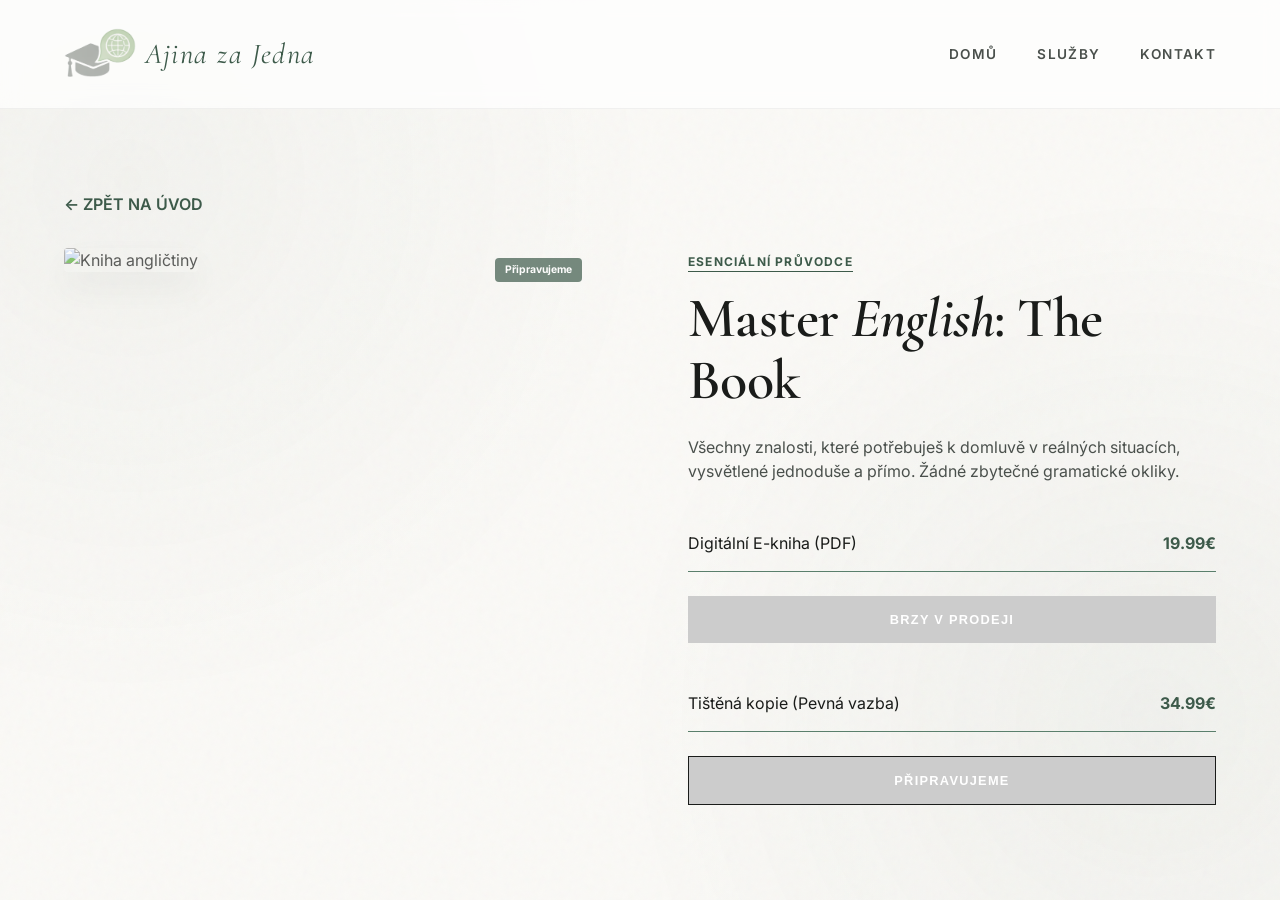
==== book.html @ f006e4c1 "Add files via upload" ====
<!DOCTYPE html>
<html lang="cs">
<head>
  <meta charset="UTF-8">
  <meta name="viewport" content="width=device-width, initial-scale=1.0">
  <title>The Book | Ájina za Jedna</title>
  <link rel="stylesheet" href="style.css">
</head>
<body>

  <header>
    <div class="container nav-container">
      <a href="index.html" class="logo">
        <img src="LogoClean.png" alt="Ájina za Jedna">
        <span class="logo-text">Ajina za Jedna</span>
      </a>
      
      <button class="mobile-toggle" id="mobile-toggle" aria-label="Otevřít menu">
        <span></span>
        <span></span>
        <span></span>
      </button>

      <nav class="nav-links" id="nav-links">
        <a href="index.html">Domů</a>
        <a href="index.html#products">Služby</a>
        <a href="contact.html">Kontakt</a>
      </nav>
    </div>
  </header>

  <main class="container page-hero" style="padding-bottom: 5rem;">
    <a href="index.html" style="color: var(--accent-green); text-decoration: none; font-weight: 600; display: inline-block; margin-bottom: 2rem;">&larr; ZPĚT NA ÚVOD</a>
    
    <div class="contact-grid">
      <div class="hero-image-wrap coming-soon-wrapper">
        <span class="coming-soon-label">Připravujeme</span>
        <img src="https://images.unsplash.com/photo-1544947950-fa07a98d237f?ixlib=rb-4.0.3&auto=format&fit=crop&w=800&q=80" alt="Kniha angličtiny" class="hero-image">
      </div>
      
      <div class="hero-text">
        <span class="label-new">Esenciální průvodce</span>
        <h1>Master <i>English</i>: The Book</h1>
        <p>Všechny znalosti, které potřebuješ k domluvě v reálných situacích, vysvětlené jednoduše a přímo. Žádné zbytečné gramatické okliky.</p>
        
        <div style="margin-top: 3rem;">
          <div style="display: flex; justify-content: space-between; align-items: center; border-bottom: 1px solid var(--accent-light); padding-bottom: 1rem; margin-bottom: 1.5rem;">
            <span>Digitální E-kniha (PDF)</span>
            <span style="font-weight: 700; color: var(--accent-green);">19.99€</span>
          </div>
          <button class="btn btn-disabled" style="width: 100%;">BRZY V PRODEJI</button>
          
          <div style="display: flex; justify-content: space-between; align-items: center; border-bottom: 1px solid var(--accent-light); padding-bottom: 1rem; margin-bottom: 1.5rem; margin-top: 3rem;">
            <span>Tištěná kopie (Pevná vazba)</span>
            <span style="font-weight: 700; color: var(--accent-green);">34.99€</span>
          </div>
          <button class="btn btn-disabled btn-secondary" style="width: 100%;">PŘIPRAVUJEME</button>
        </div>
      </div>
    </div>
  </main>

  <script>
    const mobileToggle = document.getElementById('mobile-toggle');
    const navLinks = document.getElementById('nav-links');

    mobileToggle.addEventListener('click', () => {
      navLinks.classList.toggle('active');
    });

    document.querySelectorAll('.nav-links a').forEach(link => {
      link.addEventListener('click', () => {
        navLinks.classList.remove('active');
      });
    });
  </script>

</body>
</html>
---- style.css ----
@import url('https://fonts.googleapis.com/css2?family=Cormorant+Garamond:ital,wght@0,400;0,600;0,700;1,400&family=Inter:wght@300;400;600;700&display=swap');

:root {
  --bg-cream: #faf9f6;
  --bg-accent: #f2f4ef;
  --text-main: #1a1c1a;
  --text-muted: #4a504c;
  --accent-green: #3D5A4A; /* More intense, deeper green */
  --accent-dark: #1E2320;
  --accent-light: #5A7F6C; /* Stronger accent light */
  --white: #ffffff;
  --shadow-sm: 0 2px 4px rgba(0,0,0,0.05);
  --shadow-md: 0 10px 25px -5px rgba(0,0,0,0.1), 0 8px 10px -6px rgba(0,0,0,0.1);
  --shadow-lg: 0 20px 40px -10px rgba(0,0,0,0.15);
  --transition: all 0.4s cubic-bezier(0.16, 1, 0.3, 1);
  --glass: rgba(255, 255, 255, 0.7);
}

* {
  margin: 0;
  padding: 0;
  box-sizing: border-box;
}

html {
  scroll-behavior: smooth;
}

body {
  font-family: 'Inter', sans-serif;
  background-color: var(--bg-cream);
  color: var(--text-main);
  line-height: 1.5;
  overflow-x: hidden;
  position: relative;
}

/* Background Volume & Texture */
body::before {
  content: "";
  position: fixed;
  top: 0;
  left: 0;
  width: 100%;
  height: 100%;
  background: 
    radial-gradient(circle at 10% 20%, rgba(90, 115, 101, 0.08) 0%, transparent 40%),
    radial-gradient(circle at 90% 80%, rgba(90, 115, 101, 0.1) 0%, transparent 40%),
    url('https://www.transparenttextures.com/patterns/natural-paper.png'); /* Texture layer */
  z-index: -1;
  pointer-events: none;
  opacity: 0.6;
}

body::after {
  content: "";
  position: fixed;
  top: 0;
  left: 0;
  width: 100%;
  height: 100%;
  background-image: url("data:image/svg+xml,%3Csvg viewBox='0 0 200 200' xmlns='http://www.w3.org/2000/svg'%3E%3Cfilter id='noiseFilter'%3E%3CfeTurbulence type='fractalNoise' baseFrequency='0.65' numOctaves='3' stitchTiles='stitch'/%3E%3C/filter%3E%3Crect width='100%25' height='100%25' filter='url(%23noiseFilter)'/%3E%3C/svg%3E");
  opacity: 0.03;
  z-index: -1;
  pointer-events: none;
}

/* Typography */
h1, h2, h3, .serif {
  font-family: 'Cormorant Garamond', serif;
  font-weight: 600;
  line-height: 1.1;
  letter-spacing: -0.01em;
}

h1 { font-size: 3.5rem; margin-bottom: 1.5rem; }
h2 { font-size: 2.75rem; text-align: center; margin-bottom: 2rem; }
h3 { font-size: 1.75rem; color: var(--accent-dark); }

p { font-size: 1rem; color: var(--text-muted); margin-bottom: 1.5rem; }

/* Layout Groups */
.container {
  max-width: 1400px;
  margin: 0 auto;
  padding: 0 4rem;
}

@media (max-width: 768px) {
  .container {
    padding: 0 1.5rem;
  }
}

header {
  position: fixed;
  top: 0;
  left: 0;
  width: 100%;
  padding: 1.5rem 0;
  z-index: 1000;
  background: var(--glass);
  backdrop-filter: blur(10px);
  border-bottom: 1px solid rgba(0,0,0,0.05);
  transition: var(--transition);
}

.nav-container {
  display: flex;
  justify-content: space-between;
  align-items: center;
}

.logo {
  display: flex;
  align-items: center;
  text-decoration: none;
}

.logo img {
  height: 60px; /* Increased from 40px */
  width: auto;
  transition: var(--transition);
}

.logo-text {
  font-family: 'Cormorant Garamond', serif;
  font-size: 1.8rem; /* Increased from 1.4rem */
  font-weight: 600;
  color: var(--text-main);
  margin-left: 1rem;
  letter-spacing: 0.05em;
  text-transform: none;
}

.logo:hover img {
  opacity: 0.8;
}

.logo:hover .logo-text {
  color: var(--accent-green);
}

.logo span {
  font-style: italic;
  font-weight: 400;
  color: var(--accent-green);
  margin-left: 0.3em;
}

.nav-links {
  display: flex;
  align-items: center;
}

.nav-links a {
  text-decoration: none;
  font-size: 0.85rem;
  font-weight: 600;
  color: var(--text-muted);
  margin-left: 2.5rem;
  text-transform: uppercase;
  letter-spacing: 0.1em;
  transition: var(--transition);
  position: relative;
}

.nav-links a::after {
  content: '';
  position: absolute;
  bottom: -5px;
  left: 0;
  width: 0;
  height: 1px;
  background-color: var(--accent-green);
  transition: var(--transition);
}

.nav-links a:hover { color: var(--text-main); }
.nav-links a:hover::after { width: 100%; }

/* Mobile Menu Toggle */
.mobile-toggle {
  display: none;
  flex-direction: column;
  gap: 6px;
  cursor: pointer;
  z-index: 1001;
  background: none;
  border: none;
  padding: 10px;
}

.mobile-toggle span {
  display: block;
  width: 25px;
  height: 2px;
  background-color: var(--text-main);
  transition: var(--transition);
}

@media (max-width: 992px) {
  .mobile-toggle { display: flex; }
  
  .nav-links {
    position: fixed;
    top: 0;
    right: -100%;
    width: 80%;
    height: 100vh;
    background: var(--white);
    flex-direction: column;
    justify-content: center;
    align-items: center;
    gap: 2rem;
    transition: var(--transition);
    box-shadow: -10px 0 30px rgba(0,0,0,0.05);
    z-index: 1000;
  }

  .nav-links.active {
    right: 0;
  }

  .nav-links a {
    margin-left: 0;
    font-size: 1.2rem;
  }
}

/* Main Landing Section (Compact) */
.viewport-hero {
  min-height: 100vh;
  display: flex;
  flex-direction: column;
  justify-content: center;
  padding-top: 80px; /* Header height */
  position: relative;
}

.hero-main {
  display: grid;
  grid-template-columns: 1fr; /* Stacked but overlapping via positioning */
  position: relative;
  height: calc(100vh - 120px);
  padding: 2rem 0;
}

.hero-content-wrapper {
  position: relative;
  z-index: 10;
  display: grid;
  grid-template-columns: minmax(300px, 350px) 1fr minmax(350px, 400px);
  align-items: center;
  gap: 2rem;
  height: 100%;
}

@media (max-width: 1200px) {
  .hero-content-wrapper {
    grid-template-columns: 1fr 1.2fr;
    gap: 3rem;
  }
  .side-products { order: 3; grid-column: span 2; display: grid; grid-template-columns: repeat(3, 1fr); gap: 1rem; }
}

@media (max-width: 992px) {
  .hero-main {
    height: auto;
    padding: 4rem 0;
  }
  .hero-content-wrapper {
    grid-template-columns: 1fr;
    text-align: center;
    gap: 4rem;
  }
  .side-products { 
    grid-column: span 1; 
    grid-template-columns: 1fr;
    order: 3;
  }
  .hero-text { order: 2; }
  .hero-image-container { order: 1; }
  .hero-text p { margin-left: auto; margin-right: auto; }
}

.hero-text {
  animation: fadeInUp 0.8s ease-out;
  text-align: left;
}

.hero-image-container {
  display: flex;
  justify-content: center;
  align-items: center;
  height: 100%;
}

.hero-image {
  width: 100%;
  max-width: 400px;
  height: auto;
  aspect-ratio: 4/5;
  object-fit: cover;
  border-radius: 4px;
  box-shadow: 0 15px 35px rgba(0,0,0,0.08); /* Replaced mask-halo with subtle shadow */
  transition: var(--transition);
}

.hero-image:hover {
  transform: translateY(-5px) scale(1.02);
  box-shadow: 0 20px 45px rgba(0,0,0,0.12);
}

.hero-image-decor {
  position: absolute;
  top: -20px;
  right: -20px;
  width: 100px;
  height: 100px;
  border: 1px solid var(--accent-light);
  z-index: -1;
}

/* Fixed Height Scroll indicators or labels as in template */
.label-new {
  display: inline-block;
  font-size: 0.75rem;
  font-weight: 700;
  text-transform: uppercase;
  letter-spacing: 0.1em;
  color: var(--accent-green);
  border-bottom: 1px solid var(--accent-green);
  margin-bottom: 1rem;
}

/* Scaled-up Service Modules */
.side-products {
  display: flex;
  flex-direction: column;
  gap: 2rem; /* More breathing room */
}

.mini-card {
  background: var(--white);
  padding: 2rem; /* Increased padding */
  border-radius: 4px;
  border: 1px solid rgba(0,0,0,0.05);
  transition: var(--transition);
  text-decoration: none;
  display: flex;
  flex-direction: column;
  justify-content: center;
  gap: 0.5rem;
  box-shadow: var(--shadow-sm);
  width: 100%; /* Fill the column */
}

.mini-card:hover {
  transform: translateX(10px);
  border-color: var(--accent-light);
  box-shadow: var(--shadow-md);
}

.mini-card h4 {
  font-family: 'Cormorant Garamond', serif;
  font-size: 1.4rem; /* Larger titles */
  font-weight: 600;
  color: var(--accent-dark);
  text-transform: none;
  letter-spacing: normal;
  margin-bottom: 0.2rem;
}

.mini-card p {
  font-size: 0.85rem;
  color: var(--text-muted);
  margin-bottom: 1rem;
  line-height: 1.4;
}

.mini-card .arrow {
  font-size: 1.2rem;
  color: var(--accent-green);
  transition: var(--transition);
  align-self: flex-end;
}

.mini-card:hover .arrow { transform: translateX(5px); }

/* Buttons */
.btn {
  display: inline-block;
  background-color: var(--accent-dark);
  color: var(--white);
  padding: 1rem 2rem;
  text-transform: uppercase;
  font-size: 0.8rem;
  font-weight: 700;
  letter-spacing: 0.1em;
  text-decoration: none;
  transition: var(--transition);
  border: none;
  cursor: pointer;
}

.btn:hover {
  background-color: var(--accent-green);
  transform: translateY(-2px);
  box-shadow: var(--shadow-md);
}

.btn-secondary {
  background-color: transparent;
  color: var(--text-main);
  border: 1px solid var(--text-main);
}

.btn-secondary:hover {
  background-color: var(--text-main);
  color: var(--white);
}

.btn-disabled {
  background-color: #ccc;
  color: #fff;
  cursor: not-allowed;
  pointer-events: none;
}

.badge-status {
  display: inline-block;
  font-size: 0.7rem;
  padding: 0.2rem 0.6rem;
  border-radius: 20px;
  background: var(--accent-light);
  color: var(--white);
  font-weight: 700;
  text-transform: uppercase;
  margin-left: 0.5rem;
  vertical-align: middle;
}

.coming-soon-wrapper {
  position: relative;
  opacity: 0.7;
}

.coming-soon-label {
  position: absolute;
  top: 10px;
  right: 10px;
  background: var(--accent-green);
  color: white;
  padding: 4px 10px;
  font-size: 0.65rem;
  font-weight: 700;
  border-radius: 4px;
  z-index: 5;
}

/* Contact Section */
.contact-section {
  padding: 8rem 0;
  background-color: var(--bg-accent);
}

.contact-grid {
  display: grid;
  grid-template-columns: 1fr 1fr;
  gap: 6rem;
}

.contact-form {
  display: flex;
  flex-direction: column;
  gap: 1.5rem;
}

.form-group input, .form-group textarea {
  width: 100%;
  padding: 1rem;
  border: none;
  border-bottom: 1px solid var(--accent-light);
  background: transparent;
  font-family: inherit;
  font-size: 1rem;
  transition: var(--transition);
}

.form-group input:focus, .form-group textarea:focus {
  outline: none;
  border-bottom-color: var(--accent-dark);
  background: rgba(255,255,255,0.3);
}

/* Animations */
@keyframes fadeInUp {
  from { opacity: 0; transform: translateY(30px); }
  to { opacity: 1; transform: translateY(0); }
}

@keyframes fadeIn {
  from { opacity: 0; }
  to { opacity: 1; }
}

/* Sub-page adjustments */
.page-hero {
  padding-top: 15vw;
}

/* Responsive Adjustments & Refinements */
@media (max-width: 992px) {
  h1 { font-size: 2.8rem; line-height: 1; }
  h2 { font-size: 2.2rem; }
  
  .viewport-hero {
    height: auto;
    min-height: 100vh;
  }

  .contact-grid {
    grid-template-columns: 1fr;
    gap: 3rem;
  }

  .page-hero {
    padding-top: 8rem;
  }
  
  header {
    padding: 1rem 0;
  }

  .logo img {
    height: 50px;
  }

  .logo-text {
    font-size: 1.4rem;
  }
}

@media (max-width: 480px) {
  h1 { font-size: 2.2rem; }
  .btn { width: 100%; text-align: center; }
  .mini-card { padding: 1.5rem; }
}
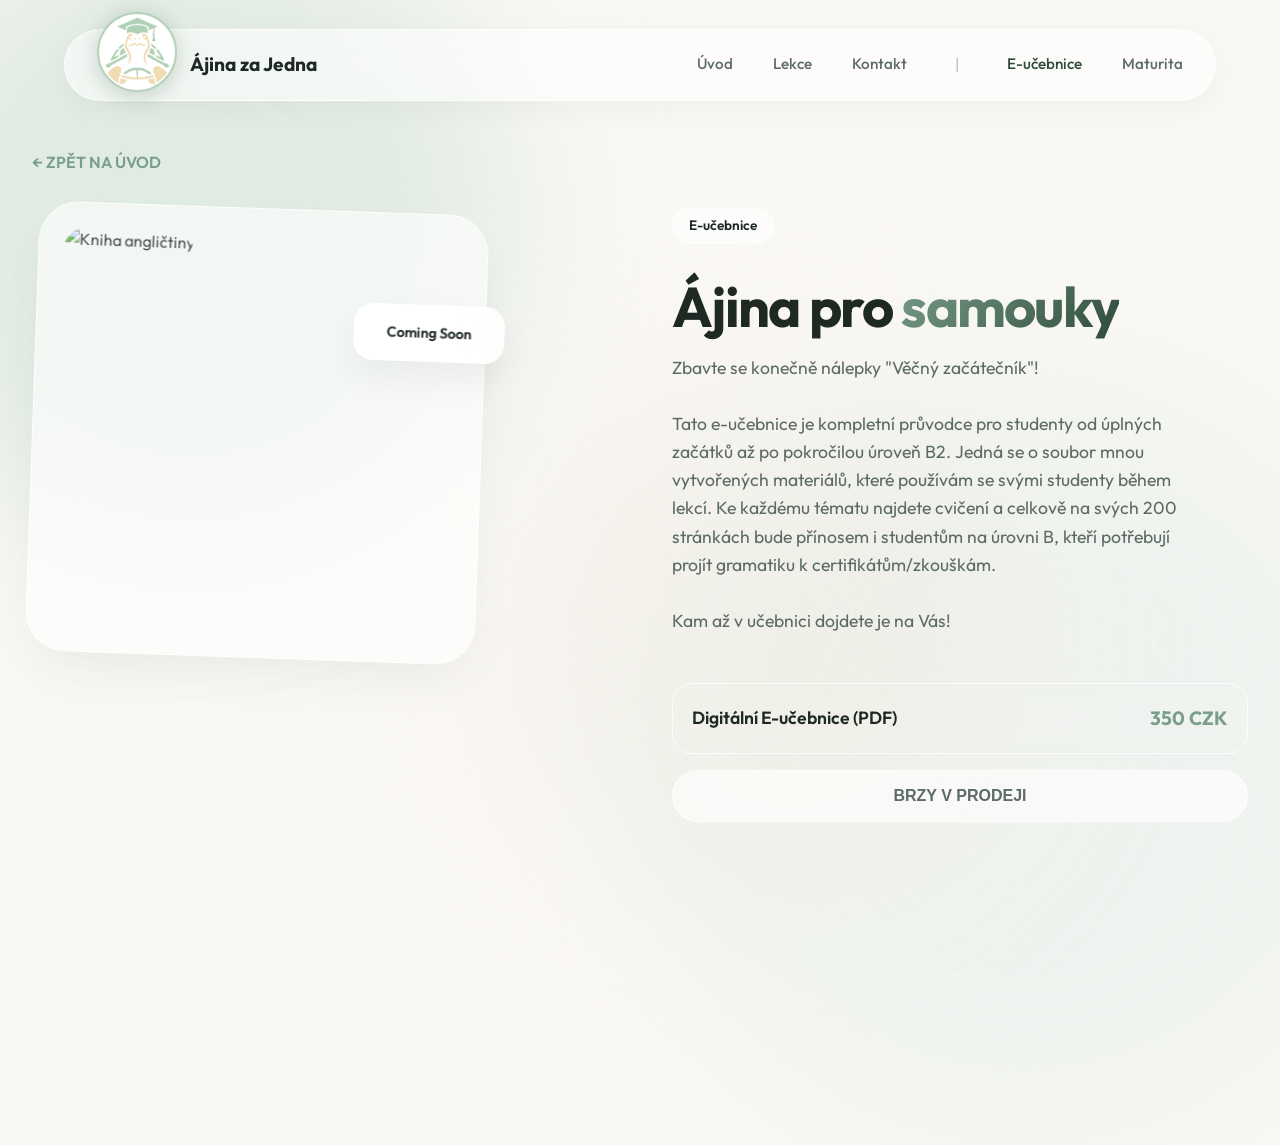
==== commit 4107049c: "V0.9 Almost done" ====
--- a/book.html
+++ b/book.html
@@ -8,53 +8,56 @@
 </head>
 <body>
 
-  <header>
-    <div class="container nav-container">
+  <div class="blob blob-1"></div>
+  <div class="blob blob-2"></div>
+  <div class="blob blob-3"></div>
+
+  <header class="glass-header">
+    <div class="container nav-wrapper">
       <a href="index.html" class="logo">
-        <img src="LogoClean.png" alt="Ájina za Jedna">
-        <span class="logo-text">Ajina za Jedna</span>
+        <img src="LogoV2.png" alt="Ájina za Jedna">
+        <span>Ájina za Jedna</span>
       </a>
-      
-      <button class="mobile-toggle" id="mobile-toggle" aria-label="Otevřít menu">
-        <span></span>
-        <span></span>
-        <span></span>
-      </button>
-
-      <nav class="nav-links" id="nav-links">
-        <a href="index.html">Domů</a>
-        <a href="index.html#products">Služby</a>
+      <button class="mobile-toggle" id="mobile-toggle" aria-label="Otevřít menu"><span></span><span></span><span></span></button>
+      <nav class="nav-menu" id="nav-links">
+        <a href="index.html">Úvod</a>
+        <a href="classes.html">Lekce</a>
         <a href="contact.html">Kontakt</a>
+        <span style="opacity: 0.3; margin: 0 0.5rem; user-select: none;">|</span>
+        <a href="book.html" style="color: var(--accent-blue);">E-učebnice</a>
+        <a href="exams.html">Maturita</a>
       </nav>
     </div>
   </header>
 
-  <main class="container page-hero" style="padding-bottom: 5rem;">
-    <a href="index.html" style="color: var(--accent-green); text-decoration: none; font-weight: 600; display: inline-block; margin-bottom: 2rem;">&larr; ZPĚT NA ÚVOD</a>
+  <main class="container page-hero">
+    <a href="index.html" class="back-link">&larr; ZPĚT NA ÚVOD</a>
     
     <div class="contact-grid">
-      <div class="hero-image-wrap coming-soon-wrapper">
-        <span class="coming-soon-label">Připravujeme</span>
-        <img src="https://images.unsplash.com/photo-1544947950-fa07a98d237f?ixlib=rb-4.0.3&auto=format&fit=crop&w=800&q=80" alt="Kniha angličtiny" class="hero-image">
+      <div class="hero-image-wrap" style="position: relative;">
+        <div class="glass-pane main-pane">
+          <img src="https://images.unsplash.com/photo-1544947950-fa07a98d237f?ixlib=rb-4.0.3&auto=format&fit=crop&w=800&q=80" alt="Kniha angličtiny" class="main-image" style="aspect-ratio: auto; min-height: 400px; opacity: 0.8;">
+          <div class="glass-float anim-scale" style="top: 20%; right: -20px; padding: 1rem 2rem;">
+            Coming Soon
+          </div>
+        </div>
       </div>
       
-      <div class="hero-text">
-        <span class="label-new">Esenciální průvodce</span>
-        <h1>Master <i>English</i>: The Book</h1>
-        <p>Všechny znalosti, které potřebuješ k domluvě v reálných situacích, vysvětlené jednoduše a přímo. Žádné zbytečné gramatické okliky.</p>
+      <div class="hero-content" style="text-align: left;">
+        <div class="pill-badge">E-učebnice</div>
+        <h1 style="font-size: 3.5rem; margin-bottom: 1rem;">Ájina pro <span>samouky</span></h1>
+        <p>Zbavte se konečně nálepky "Věčný začátečník"!<br><br>
+           Tato e-učebnice je kompletní průvodce pro studenty od úplných začátků až po pokročilou úroveň B2. Jedná se o soubor mnou vytvořených materiálů, které používám se svými studenty během lekcí. Ke každému tématu najdete cvičení a celkově na svých 200 stránkách bude přínosem i studentům na úrovni B, kteří potřebují projít gramatiku k certifikátům/zkouškám.<br><br>
+           Kam až v učebnici dojdete je na Vás!</p>
         
         <div style="margin-top: 3rem;">
-          <div style="display: flex; justify-content: space-between; align-items: center; border-bottom: 1px solid var(--accent-light); padding-bottom: 1rem; margin-bottom: 1.5rem;">
-            <span>Digitální E-kniha (PDF)</span>
-            <span style="font-weight: 700; color: var(--accent-green);">19.99€</span>
+          <div class="action-card outline" style="justify-content: space-between; margin-bottom: 1rem;">
+            <div class="ac-text">
+              <strong>Digitální E-učebnice (PDF)</strong>
+            </div>
+            <span style="font-weight: 700; font-size: 1.2rem; color: var(--accent-teal);">350 CZK</span>
           </div>
-          <button class="btn btn-disabled" style="width: 100%;">BRZY V PRODEJI</button>
-          
-          <div style="display: flex; justify-content: space-between; align-items: center; border-bottom: 1px solid var(--accent-light); padding-bottom: 1rem; margin-bottom: 1.5rem; margin-top: 3rem;">
-            <span>Tištěná kopie (Pevná vazba)</span>
-            <span style="font-weight: 700; color: var(--accent-green);">34.99€</span>
-          </div>
-          <button class="btn btn-disabled btn-secondary" style="width: 100%;">PŘIPRAVUJEME</button>
+          <button class="btn-solid" style="width: 100%; margin-bottom: 2rem; background: var(--glass-bg); color: var(--text-muted); border: 1px solid var(--glass-border); text-transform: uppercase;">Brzy v prodeji</button>
         </div>
       </div>
     </div>
@@ -63,17 +66,10 @@
   <script>
     const mobileToggle = document.getElementById('mobile-toggle');
     const navLinks = document.getElementById('nav-links');
-
-    mobileToggle.addEventListener('click', () => {
-      navLinks.classList.toggle('active');
-    });
-
-    document.querySelectorAll('.nav-links a').forEach(link => {
-      link.addEventListener('click', () => {
-        navLinks.classList.remove('active');
-      });
-    });
+    if(mobileToggle && navLinks) {
+      mobileToggle.addEventListener('click', () => { navLinks.classList.toggle('active'); });
+      document.querySelectorAll('.nav-links a').forEach(link => { link.addEventListener('click', () => { navLinks.classList.remove('active'); }); });
+    }
   </script>
-
 </body>
 </html>
--- a/style.css
+++ b/style.css
@@ -1,549 +1,242 @@
-@import url('https://fonts.googleapis.com/css2?family=Cormorant+Garamond:ital,wght@0,400;0,600;0,700;1,400&family=Inter:wght@300;400;600;700&display=swap');
+@import url('https://fonts.googleapis.com/css2?family=Outfit:wght@300;400;500;600;700&display=swap');
 
 :root {
-  --bg-cream: #faf9f6;
-  --bg-accent: #f2f4ef;
-  --text-main: #1a1c1a;
-  --text-muted: #4a504c;
-  --accent-green: #3D5A4A; /* More intense, deeper green */
-  --accent-dark: #1E2320;
-  --accent-light: #5A7F6C; /* Stronger accent light */
-  --white: #ffffff;
-  --shadow-sm: 0 2px 4px rgba(0,0,0,0.05);
-  --shadow-md: 0 10px 25px -5px rgba(0,0,0,0.1), 0 8px 10px -6px rgba(0,0,0,0.1);
-  --shadow-lg: 0 20px 40px -10px rgba(0,0,0,0.15);
-  --transition: all 0.4s cubic-bezier(0.16, 1, 0.3, 1);
-  --glass: rgba(255, 255, 255, 0.7);
-}
-
-* {
-  margin: 0;
-  padding: 0;
-  box-sizing: border-box;
-}
-
-html {
-  scroll-behavior: smooth;
-}
+  --bg-base: #FAF8F4;
+  --text-dark: #1F2924;
+  --text-muted: #5D6B65;
+  --accent-blue: #2D4A38;
+  --accent-teal: #7A9E8A;
+  --glass-bg: rgba(255, 255, 255, 0.6);
+  --glass-border: rgba(255, 255, 255, 0.8);
+  --glass-shadow: 0 25px 50px -12px rgba(45, 74, 56, 0.08);
+  --transition: all 0.4s cubic-bezier(0.4, 0, 0.2, 1);
+}
+
+* { box-sizing: border-box; margin: 0; padding: 0; }
 
 body {
-  font-family: 'Inter', sans-serif;
-  background-color: var(--bg-cream);
-  color: var(--text-main);
-  line-height: 1.5;
+  font-family: 'Outfit', sans-serif;
+  background-color: var(--bg-base);
+  color: var(--text-dark);
+  line-height: 1.6;
+  min-height: 100vh;
   overflow-x: hidden;
   position: relative;
 }
 
-/* Background Volume & Texture */
-body::before {
-  content: "";
-  position: fixed;
-  top: 0;
-  left: 0;
-  width: 100%;
-  height: 100%;
-  background: 
-    radial-gradient(circle at 10% 20%, rgba(90, 115, 101, 0.08) 0%, transparent 40%),
-    radial-gradient(circle at 90% 80%, rgba(90, 115, 101, 0.1) 0%, transparent 40%),
-    url('https://www.transparenttextures.com/patterns/natural-paper.png'); /* Texture layer */
+/* MESH BLOB BACKGROUNDS */
+.blob {
+  position: absolute;
+  border-radius: 50%;
+  filter: blur(80px);
   z-index: -1;
-  pointer-events: none;
   opacity: 0.6;
-}
-
-body::after {
-  content: "";
-  position: fixed;
-  top: 0;
-  left: 0;
-  width: 100%;
-  height: 100%;
-  background-image: url("data:image/svg+xml,%3Csvg viewBox='0 0 200 200' xmlns='http://www.w3.org/2000/svg'%3E%3Cfilter id='noiseFilter'%3E%3CfeTurbulence type='fractalNoise' baseFrequency='0.65' numOctaves='3' stitchTiles='stitch'/%3E%3C/filter%3E%3Crect width='100%25' height='100%25' filter='url(%23noiseFilter)'/%3E%3C/svg%3E");
-  opacity: 0.03;
-  z-index: -1;
-  pointer-events: none;
-}
-
-/* Typography */
-h1, h2, h3, .serif {
-  font-family: 'Cormorant Garamond', serif;
-  font-weight: 600;
-  line-height: 1.1;
-  letter-spacing: -0.01em;
-}
-
-h1 { font-size: 3.5rem; margin-bottom: 1.5rem; }
-h2 { font-size: 2.75rem; text-align: center; margin-bottom: 2rem; }
-h3 { font-size: 1.75rem; color: var(--accent-dark); }
-
-p { font-size: 1rem; color: var(--text-muted); margin-bottom: 1.5rem; }
-
-/* Layout Groups */
-.container {
-  max-width: 1400px;
-  margin: 0 auto;
-  padding: 0 4rem;
-}
-
-@media (max-width: 768px) {
-  .container {
-    padding: 0 1.5rem;
-  }
-}
-
-header {
-  position: fixed;
-  top: 0;
-  left: 0;
-  width: 100%;
-  padding: 1.5rem 0;
-  z-index: 1000;
-  background: var(--glass);
-  backdrop-filter: blur(10px);
-  border-bottom: 1px solid rgba(0,0,0,0.05);
-  transition: var(--transition);
-}
-
-.nav-container {
-  display: flex;
-  justify-content: space-between;
-  align-items: center;
-}
-
-.logo {
+  animation: floatBlobs 20s infinite alternate linear;
+}
+
+.blob-1 { top: -10%; left: -10%; width: 50vw; height: 50vw; background: #D0E3D8; }
+.blob-2 { bottom: -20%; right: -10%; width: 60vw; height: 60vw; background: #E8F0EC; animation-delay: -5s; }
+.blob-3 { top: 40%; left: 40%; width: 40vw; height: 40vw; background: #F0EDE5; animation-delay: -10s; }
+
+@keyframes floatBlobs {
+  0% { transform: translate(0, 0) scale(1); }
+  100% { transform: translate(10%, 10%) scale(1.1); }
+}
+
+/* HEADER - OPTION 4 OVERHANG */
+.glass-header {
+  position: fixed; top: 1.8rem; left: 50%; transform: translateX(-50%);
+  width: 90%; max-width: 1200px; z-index: 100;
+  background: var(--glass-bg); backdrop-filter: blur(16px); -webkit-backdrop-filter: blur(16px);
+  border: 1px solid var(--glass-border); border-radius: 100px;
+  box-shadow: 0 8px 30px rgba(0,0,0,0.04);
+}
+
+.container { padding: 0 2rem; max-width: 1280px; margin: 0 auto; }
+
+.nav-wrapper { display: flex; justify-content: space-between; align-items: center; height: 70px; }
+
+.logo { display: flex; align-items: center; gap: 0.8rem; text-decoration: none; color: var(--text-dark); font-weight: 700; font-size: 1.2rem; }
+.logo img { height: 80px; width: auto; margin-top: -25px; filter: drop-shadow(0 4px 12px rgba(45,74,56,0.25)); transition: var(--transition); }
+.logo:hover img { transform: scale(1.05) rotate(-2deg); }
+.logo-icon { width: 30px; height: 30px; background: linear-gradient(135deg, var(--accent-teal), var(--accent-blue)); border-radius: 8px; }
+
+.logo-emblem {
+  width: 48px;
+  height: 48px;
+  background: var(--glass-bg);
+  border: 1px solid var(--glass-border);
+  border-radius: 14px;
   display: flex;
   align-items: center;
-  text-decoration: none;
-}
-
-.logo img {
-  height: 60px; /* Increased from 40px */
+  justify-content: center;
+  box-shadow: 0 4px 15px rgba(45, 74, 56, 0.05);
+  backdrop-filter: blur(10px);
+}
+.logo-emblem img {
+  height: 30px;
   width: auto;
+  filter: drop-shadow(0 1px 2px rgba(45,74,56,0.2));
+}
+
+.nav-menu { display: flex; gap: 2.5rem; }
+.nav-menu a {
+  text-decoration: none; font-size: 0.95rem; font-weight: 500; color: var(--text-muted);
   transition: var(--transition);
 }
-
-.logo-text {
-  font-family: 'Cormorant Garamond', serif;
-  font-size: 1.8rem; /* Increased from 1.4rem */
-  font-weight: 600;
-  color: var(--text-main);
-  margin-left: 1rem;
-  letter-spacing: 0.05em;
-  text-transform: none;
-}
-
-.logo:hover img {
-  opacity: 0.8;
-}
-
-.logo:hover .logo-text {
-  color: var(--accent-green);
-}
-
-.logo span {
-  font-style: italic;
-  font-weight: 400;
-  color: var(--accent-green);
-  margin-left: 0.3em;
-}
-
-.nav-links {
-  display: flex;
-  align-items: center;
-}
-
-.nav-links a {
-  text-decoration: none;
-  font-size: 0.85rem;
-  font-weight: 600;
-  color: var(--text-muted);
-  margin-left: 2.5rem;
-  text-transform: uppercase;
-  letter-spacing: 0.1em;
+.nav-menu a:hover { color: var(--accent-blue); }
+
+.btn-micro {
+  background: var(--text-dark); color: #fff; text-decoration: none;
+  padding: 0.6rem 1.5rem; border-radius: 100px; font-weight: 600; font-size: 0.9rem;
   transition: var(--transition);
+}
+.btn-micro:hover { background: var(--accent-teal); transform: translateY(-2px); }
+
+/* HERO GRID */
+.hero { min-height: 100vh; display: flex; align-items: center; padding-top: 100px; }
+
+.hero-grid {
+  display: grid; grid-template-columns: 1fr 1fr; gap: 4rem; align-items: center;
+}
+
+/* LEFT CONTENT */
+.pill-badge {
+  display: inline-flex; align-items: center; gap: 0.5rem;
+  background: rgba(255,255,255,0.6); backdrop-filter: blur(10px);
+  border: 1px solid var(--glass-border); border-radius: 100px;
+  padding: 0.4rem 1rem; font-size: 0.85rem; font-weight: 600; color: var(--text-dark);
+  margin-bottom: 2rem;
+}
+.pulse-dot { width: 8px; height: 8px; background: var(--accent-teal); border-radius: 50%; box-shadow: 0 0 10px var(--accent-teal); animation: pulse 2s infinite; }
+@keyframes pulse { 0% { opacity: 1; transform: scale(1); } 50% { opacity: 0.5; transform: scale(1.5); } 100% { opacity: 1; transform: scale(1); } }
+
+.hero-content h1 {
+  font-size: clamp(3rem, 4.5vw, 4.5rem); font-weight: 700; line-height: 1.1;
+  margin-bottom: 1.5rem; letter-spacing: -0.03em;
+}
+.hero-content h1 span {
+  background: linear-gradient(135deg, var(--accent-teal), var(--accent-blue));
+  -webkit-background-clip: text; -webkit-text-fill-color: transparent;
+}
+.hero-content h1 i { font-style: normal; color: var(--accent-teal); }
+
+.hero-content p { font-size: 1.1rem; color: var(--text-muted); margin-bottom: 3rem; max-width: 90%; }
+
+/* ACTION CARDS */
+.action-cards { display: flex; flex-direction: column; gap: 1rem; max-width: 450px; }
+
+.action-card {
+  display: flex; align-items: center; gap: 1.2rem;
+  background: var(--glass-bg); backdrop-filter: blur(12px); border: 1px solid var(--glass-border);
+  padding: 1.2rem; border-radius: 20px; text-decoration: none; color: inherit;
+  box-shadow: 0 10px 30px rgba(0,0,0,0.03); transition: var(--transition);
+}
+.action-card:hover { transform: translateX(10px); background: #ffffff; border-color: rgba(45, 74, 56, 0.3); }
+
+.ac-icon { width: 50px; height: 50px; background: rgba(122, 158, 138, 0.15); border-radius: 14px; display: flex; align-items: center; justify-content: center; }
+.stroke-icon { stroke: var(--accent-teal); }
+
+.ac-text { display: flex; flex-direction: column; }
+.ac-text strong { font-size: 1.1rem; font-weight: 600; color: var(--text-dark); margin-bottom: 0.1rem; }
+.ac-text span { font-size: 0.85rem; color: var(--text-muted); }
+
+.action-card.outline { background: transparent; box-shadow: none; }
+.action-card.outline:hover { background: var(--glass-bg); border-color: var(--glass-border); transform: translateY(-2px); margin-left: 0; }
+
+/* RIGHT VISUALS */
+.hero-visuals { position: relative; display: flex; justify-content: center; align-items: center; }
+
+.glass-pane {
+  background: var(--glass-bg); backdrop-filter: blur(20px); border: 1px solid var(--glass-border);
+  border-radius: 40px; padding: 1.5rem; box-shadow: var(--glass-shadow);
+  transition: var(--transition);
+  width: 100%; max-width: 450px;
+}
+.glass-pane.main-pane { transform: rotate(2deg); }
+.glass-pane.main-pane:hover { transform: rotate(0deg) scale(1.02); }
+
+.main-image { width: 100%; aspect-ratio: 4/5; object-fit: cover; border-radius: 24px; }
+
+.glass-float {
+  position: absolute;
+  background: rgba(255, 255, 255, 0.85); backdrop-filter: blur(12px);
+  border: 1px solid var(--glass-border); border-radius: 20px;
+  padding: 1rem 1.5rem; display: flex; align-items: center; gap: 1rem;
+  box-shadow: 0 15px 35px rgba(0,0,0,0.06); font-weight: 600; font-size: 0.9rem;
+  animation: float 6s ease-in-out infinite; color: var(--text-dark);
+}
+.glass-float stroke { stroke: var(--accent-teal); }
+
+.float-1 { top: 10%; right: -5%; animation-delay: 0s; }
+.stat-circle { width: 45px; height: 45px; border-radius: 50%; background: var(--accent-blue); color: white; display: flex; align-items: center; justify-content: center; font-size: 0.8rem; font-weight: 700; }
+
+.float-2 { bottom: 15%; left: -10%; animation-delay: -3s; color: var(--accent-teal); }
+
+/* UNIQUE ANIMATIONS */
+@keyframes float { 0% { transform: translateY(0px); } 50% { transform: translateY(-15px); } 100% { transform: translateY(0px); } }
+@keyframes floatTilt { 0% { transform: translateY(0) rotate(-2deg); } 50% { transform: translateY(-12px) rotate(3deg); } 100% { transform: translateY(0) rotate(-2deg); } }
+@keyframes floatScale { 0% { transform: translateY(0) scale(1); } 50% { transform: translateY(-15px) scale(1.05); } 100% { transform: translateY(0) scale(1); } }
+
+.anim-tilt { animation: floatTilt 5s ease-in-out infinite; }
+.anim-scale { animation: floatScale 6s ease-in-out infinite; }
+
+/* ── SUBPAGES ── */
+.page-hero { padding-top: 150px; padding-bottom: 100px; min-height: 100vh; }
+.back-link { display: inline-flex; align-items: center; gap: 0.5rem; color: var(--accent-teal); text-decoration: none; font-weight: 600; margin-bottom: 2rem; transition: var(--transition); }
+.back-link:hover { color: var(--accent-blue); transform: translateX(-5px); }
+
+.contact-grid { display: grid; grid-template-columns: 1fr 1fr; gap: 4rem; align-items: start; }
+.contact-form { display: flex; flex-direction: column; gap: 1.5rem; }
+.form-group input, .form-group textarea {
+  width: 100%; padding: 1.2rem; border: 1px solid var(--glass-border); border-radius: 12px;
+  background: var(--glass-bg); backdrop-filter: blur(10px); color: var(--text-dark);
+  font-family: inherit; font-size: 1rem; transition: var(--transition);
+}
+.form-group input:focus, .form-group textarea:focus { outline: none; border-color: var(--accent-teal); background: #fff; }
+
+.btn-solid {
+  background: var(--text-dark); color: #fff; text-decoration: none; border: none; display: inline-block;
+  padding: 1rem 2rem; border-radius: 100px; font-weight: 600; font-size: 1rem; cursor: pointer;
+  transition: var(--transition); text-align: center;
+}
+.btn-solid:hover { background: var(--accent-teal); transform: translateY(-2px); }
+.btn-disabled { background: var(--glass-bg); border: 1px solid var(--glass-border); color: var(--text-muted); cursor: not-allowed; text-transform: uppercase; font-size: 0.8rem; letter-spacing: 0.05em; padding: 0.5rem 1rem; border-radius: 100px; }
+
+/* IMAGE SLIDER */
+.image-stack {
   position: relative;
-}
-
-.nav-links a::after {
-  content: '';
-  position: absolute;
-  bottom: -5px;
-  left: 0;
-  width: 0;
-  height: 1px;
-  background-color: var(--accent-green);
-  transition: var(--transition);
-}
-
-.nav-links a:hover { color: var(--text-main); }
-.nav-links a:hover::after { width: 100%; }
-
-/* Mobile Menu Toggle */
-.mobile-toggle {
-  display: none;
-  flex-direction: column;
-  gap: 6px;
-  cursor: pointer;
-  z-index: 1001;
-  background: none;
-  border: none;
-  padding: 10px;
-}
-
-.mobile-toggle span {
-  display: block;
-  width: 25px;
-  height: 2px;
-  background-color: var(--text-main);
-  transition: var(--transition);
-}
-
-@media (max-width: 992px) {
-  .mobile-toggle { display: flex; }
-  
-  .nav-links {
-    position: fixed;
-    top: 0;
-    right: -100%;
-    width: 80%;
-    height: 100vh;
-    background: var(--white);
-    flex-direction: column;
-    justify-content: center;
-    align-items: center;
-    gap: 2rem;
-    transition: var(--transition);
-    box-shadow: -10px 0 30px rgba(0,0,0,0.05);
-    z-index: 1000;
-  }
-
-  .nav-links.active {
-    right: 0;
-  }
-
-  .nav-links a {
-    margin-left: 0;
-    font-size: 1.2rem;
-  }
-}
-
-/* Main Landing Section (Compact) */
-.viewport-hero {
-  min-height: 100vh;
-  display: flex;
-  flex-direction: column;
-  justify-content: center;
-  padding-top: 80px; /* Header height */
-  position: relative;
-}
-
-.hero-main {
-  display: grid;
-  grid-template-columns: 1fr; /* Stacked but overlapping via positioning */
-  position: relative;
-  height: calc(100vh - 120px);
-  padding: 2rem 0;
-}
-
-.hero-content-wrapper {
-  position: relative;
-  z-index: 10;
-  display: grid;
-  grid-template-columns: minmax(300px, 350px) 1fr minmax(350px, 400px);
-  align-items: center;
-  gap: 2rem;
-  height: 100%;
-}
-
-@media (max-width: 1200px) {
-  .hero-content-wrapper {
-    grid-template-columns: 1fr 1.2fr;
-    gap: 3rem;
-  }
-  .side-products { order: 3; grid-column: span 2; display: grid; grid-template-columns: repeat(3, 1fr); gap: 1rem; }
-}
-
-@media (max-width: 992px) {
-  .hero-main {
-    height: auto;
-    padding: 4rem 0;
-  }
-  .hero-content-wrapper {
-    grid-template-columns: 1fr;
-    text-align: center;
-    gap: 4rem;
-  }
-  .side-products { 
-    grid-column: span 1; 
-    grid-template-columns: 1fr;
-    order: 3;
-  }
-  .hero-text { order: 2; }
-  .hero-image-container { order: 1; }
-  .hero-text p { margin-left: auto; margin-right: auto; }
-}
-
-.hero-text {
-  animation: fadeInUp 0.8s ease-out;
-  text-align: left;
-}
-
-.hero-image-container {
-  display: flex;
-  justify-content: center;
-  align-items: center;
-  height: 100%;
-}
-
-.hero-image {
-  width: 100%;
-  max-width: 400px;
-  height: auto;
-  aspect-ratio: 4/5;
-  object-fit: cover;
-  border-radius: 4px;
-  box-shadow: 0 15px 35px rgba(0,0,0,0.08); /* Replaced mask-halo with subtle shadow */
-  transition: var(--transition);
-}
-
-.hero-image:hover {
-  transform: translateY(-5px) scale(1.02);
-  box-shadow: 0 20px 45px rgba(0,0,0,0.12);
-}
-
-.hero-image-decor {
-  position: absolute;
-  top: -20px;
-  right: -20px;
-  width: 100px;
-  height: 100px;
-  border: 1px solid var(--accent-light);
-  z-index: -1;
-}
-
-/* Fixed Height Scroll indicators or labels as in template */
-.label-new {
-  display: inline-block;
-  font-size: 0.75rem;
-  font-weight: 700;
-  text-transform: uppercase;
-  letter-spacing: 0.1em;
-  color: var(--accent-green);
-  border-bottom: 1px solid var(--accent-green);
-  margin-bottom: 1rem;
-}
-
-/* Scaled-up Service Modules */
-.side-products {
-  display: flex;
-  flex-direction: column;
-  gap: 2rem; /* More breathing room */
-}
-
-.mini-card {
-  background: var(--white);
-  padding: 2rem; /* Increased padding */
-  border-radius: 4px;
-  border: 1px solid rgba(0,0,0,0.05);
-  transition: var(--transition);
-  text-decoration: none;
-  display: flex;
-  flex-direction: column;
-  justify-content: center;
-  gap: 0.5rem;
-  box-shadow: var(--shadow-sm);
-  width: 100%; /* Fill the column */
-}
-
-.mini-card:hover {
-  transform: translateX(10px);
-  border-color: var(--accent-light);
-  box-shadow: var(--shadow-md);
-}
-
-.mini-card h4 {
-  font-family: 'Cormorant Garamond', serif;
-  font-size: 1.4rem; /* Larger titles */
-  font-weight: 600;
-  color: var(--accent-dark);
-  text-transform: none;
-  letter-spacing: normal;
-  margin-bottom: 0.2rem;
-}
-
-.mini-card p {
-  font-size: 0.85rem;
-  color: var(--text-muted);
-  margin-bottom: 1rem;
-  line-height: 1.4;
-}
-
-.mini-card .arrow {
-  font-size: 1.2rem;
-  color: var(--accent-green);
-  transition: var(--transition);
-  align-self: flex-end;
-}
-
-.mini-card:hover .arrow { transform: translateX(5px); }
-
-/* Buttons */
-.btn {
-  display: inline-block;
-  background-color: var(--accent-dark);
-  color: var(--white);
-  padding: 1rem 2rem;
-  text-transform: uppercase;
-  font-size: 0.8rem;
-  font-weight: 700;
-  letter-spacing: 0.1em;
-  text-decoration: none;
-  transition: var(--transition);
-  border: none;
-  cursor: pointer;
-}
-
-.btn:hover {
-  background-color: var(--accent-green);
-  transform: translateY(-2px);
-  box-shadow: var(--shadow-md);
-}
-
-.btn-secondary {
-  background-color: transparent;
-  color: var(--text-main);
-  border: 1px solid var(--text-main);
-}
-
-.btn-secondary:hover {
-  background-color: var(--text-main);
-  color: var(--white);
-}
-
-.btn-disabled {
-  background-color: #ccc;
-  color: #fff;
-  cursor: not-allowed;
-  pointer-events: none;
-}
-
-.badge-status {
-  display: inline-block;
-  font-size: 0.7rem;
-  padding: 0.2rem 0.6rem;
-  border-radius: 20px;
-  background: var(--accent-light);
-  color: var(--white);
-  font-weight: 700;
-  text-transform: uppercase;
-  margin-left: 0.5rem;
-  vertical-align: middle;
-}
-
-.coming-soon-wrapper {
-  position: relative;
-  opacity: 0.7;
-}
-
-.coming-soon-label {
-  position: absolute;
-  top: 10px;
-  right: 10px;
-  background: var(--accent-green);
-  color: white;
-  padding: 4px 10px;
-  font-size: 0.65rem;
-  font-weight: 700;
-  border-radius: 4px;
-  z-index: 5;
-}
-
-/* Contact Section */
-.contact-section {
-  padding: 8rem 0;
-  background-color: var(--bg-accent);
-}
-
-.contact-grid {
-  display: grid;
-  grid-template-columns: 1fr 1fr;
-  gap: 6rem;
-}
-
-.contact-form {
-  display: flex;
-  flex-direction: column;
-  gap: 1.5rem;
-}
-
-.form-group input, .form-group textarea {
-  width: 100%;
-  padding: 1rem;
-  border: none;
-  border-bottom: 1px solid var(--accent-light);
-  background: transparent;
-  font-family: inherit;
-  font-size: 1rem;
-  transition: var(--transition);
-}
-
-.form-group input:focus, .form-group textarea:focus {
-  outline: none;
-  border-bottom-color: var(--accent-dark);
-  background: rgba(255,255,255,0.3);
-}
-
-/* Animations */
-@keyframes fadeInUp {
-  from { opacity: 0; transform: translateY(30px); }
-  to { opacity: 1; transform: translateY(0); }
-}
-
-@keyframes fadeIn {
-  from { opacity: 0; }
-  to { opacity: 1; }
-}
-
-/* Sub-page adjustments */
-.page-hero {
-  padding-top: 15vw;
-}
-
-/* Responsive Adjustments & Refinements */
-@media (max-width: 992px) {
-  h1 { font-size: 2.8rem; line-height: 1; }
-  h2 { font-size: 2.2rem; }
-  
-  .viewport-hero {
-    height: auto;
-    min-height: 100vh;
-  }
-
-  .contact-grid {
-    grid-template-columns: 1fr;
-    gap: 3rem;
-  }
-
-  .page-hero {
-    padding-top: 8rem;
-  }
-  
-  header {
-    padding: 1rem 0;
-  }
-
-  .logo img {
-    height: 50px;
-  }
-
-  .logo-text {
-    font-size: 1.4rem;
-  }
-}
-
-@media (max-width: 480px) {
-  h1 { font-size: 2.2rem; }
-  .btn { width: 100%; text-align: center; }
-  .mini-card { padding: 1.5rem; }
-}
+  width: 100%; aspect-ratio: 4/5;
+  border-radius: 24px; overflow: hidden;
+}
+.slider-image {
+  position: absolute; top: 0; left: 0; width: 100%; height: 100%;
+  object-fit: cover; object-position: center; border-radius: 24px;
+  opacity: 0; transition: opacity 1.5s ease-in-out;
+}
+.slider-image.active { opacity: 1; }
+
+.mobile-toggle { display: none; background: transparent; border: none; cursor: pointer; flex-direction: column; gap: 5px; }
+.mobile-toggle span { display: block; width: 25px; height: 2px; background: var(--text-dark); transition: var(--transition); }
+
+/* RESPONSIVE */
+@media (max-width: 1024px) {
+  .hero-grid, .contact-grid { grid-template-columns: 1fr; gap: 4rem; text-align: center; }
+  .pill-badge { margin: 0 auto 2rem; }
+  .hero-content p { margin: 0 auto 3rem; }
+  .action-cards { margin: 0 auto; align-items: center; }
+  .action-card { width: 100%; }
+  .action-card:hover { transform: translateY(-5px); margin-left: 0; }
+  .glass-header { width: 95%; top: 1rem; }
+  .nav-menu { position: fixed; top: 0; left: 0; width: 100%; height: 100vh; flex-direction: column; justify-content: center; align-items: center; background: var(--bg-base); opacity: 0; visibility: hidden; transition: var(--transition); z-index: 100; }
+  .nav-menu.active { opacity: 1; visibility: visible; }
+  .nav-menu a { font-size: 2rem; }
+  .btn-micro { display: none; }
+  .mobile-toggle { display: flex; z-index: 101;}
+}
+
+@media (max-width: 600px) {
+  .hero-content h1 { font-size: 2.8rem; }
+  .float-1 { right: 5%; top: 5%; transform: scale(0.8); }
+  .float-2 { left: 5%; bottom: 5%; transform: scale(0.8); }
+}
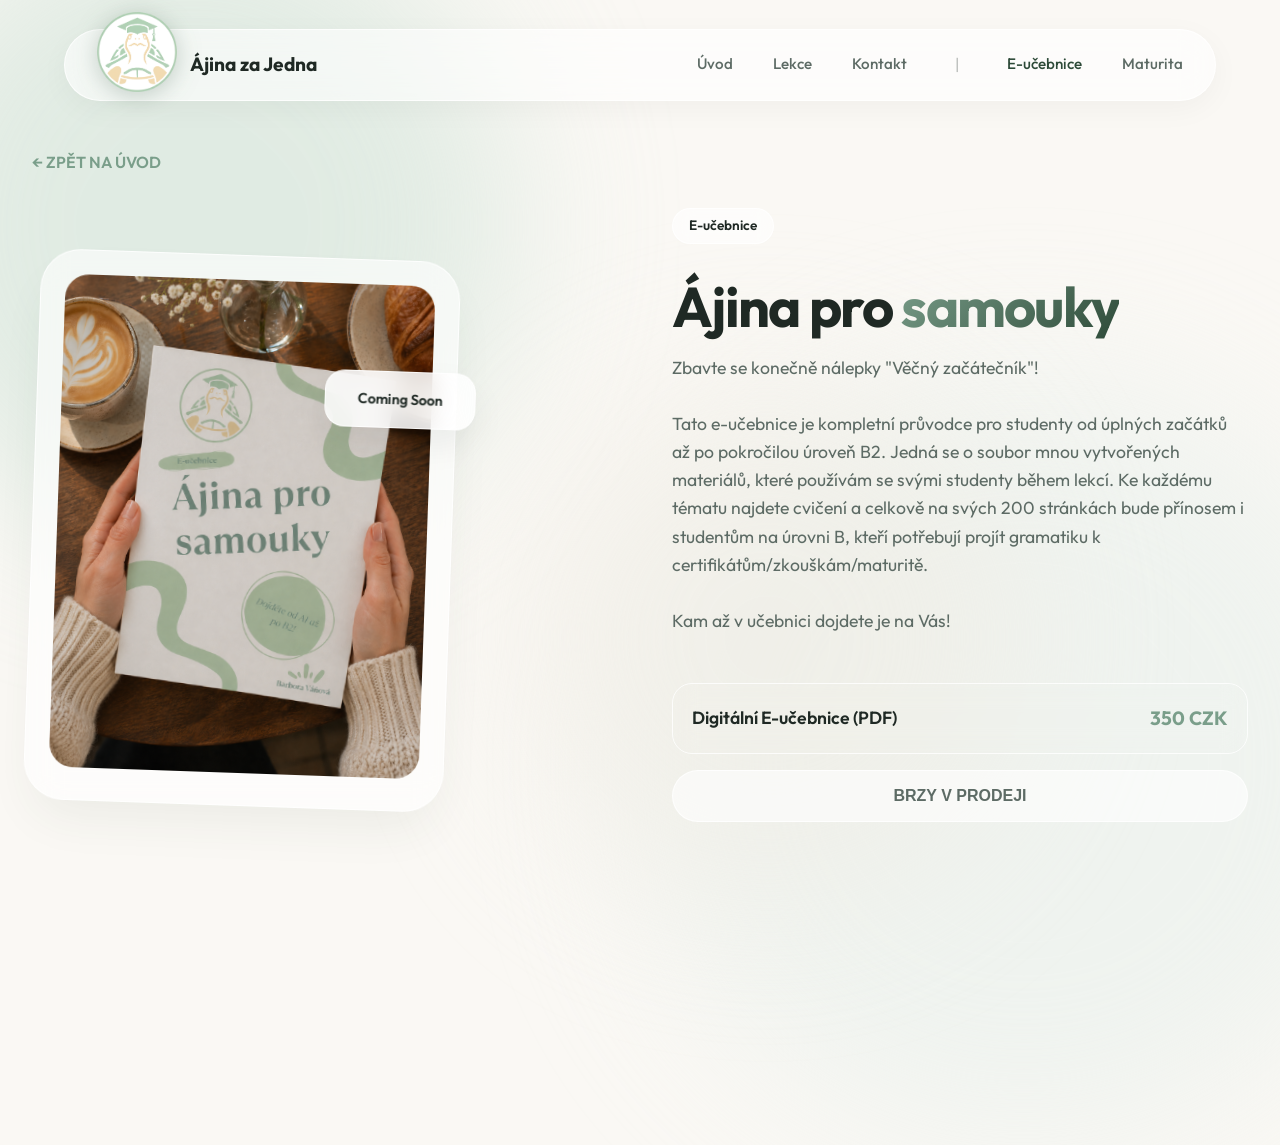
==== commit a0244193: "V1.0.5 First version of Barunka" ====
--- a/book.html
+++ b/book.html
@@ -5,6 +5,7 @@
   <meta name="viewport" content="width=device-width, initial-scale=1.0">
   <title>The Book | Ájina za Jedna</title>
   <link rel="stylesheet" href="style.css">
+  <link rel="icon" type="image/png" href="LogoV2.png">
 </head>
 <body>
 
@@ -33,10 +34,10 @@
   <main class="container page-hero">
     <a href="index.html" class="back-link">&larr; ZPĚT NA ÚVOD</a>
     
-    <div class="contact-grid">
+    <div class="contact-grid" style="align-items: center;">
       <div class="hero-image-wrap" style="position: relative;">
-        <div class="glass-pane main-pane">
-          <img src="https://images.unsplash.com/photo-1544947950-fa07a98d237f?ixlib=rb-4.0.3&auto=format&fit=crop&w=800&q=80" alt="Kniha angličtiny" class="main-image" style="aspect-ratio: auto; min-height: 400px; opacity: 0.8;">
+        <div class="glass-pane main-pane" style="max-width: 420px; width: 100%;">
+          <img src="Ucebnicemock.png" alt="Kniha angličtiny" class="main-image" style="width: 100%; height: auto; aspect-ratio: 3/4; object-fit: cover;">
           <div class="glass-float anim-scale" style="top: 20%; right: -20px; padding: 1rem 2rem;">
             Coming Soon
           </div>
@@ -46,8 +47,8 @@
       <div class="hero-content" style="text-align: left;">
         <div class="pill-badge">E-učebnice</div>
         <h1 style="font-size: 3.5rem; margin-bottom: 1rem;">Ájina pro <span>samouky</span></h1>
-        <p>Zbavte se konečně nálepky "Věčný začátečník"!<br><br>
-           Tato e-učebnice je kompletní průvodce pro studenty od úplných začátků až po pokročilou úroveň B2. Jedná se o soubor mnou vytvořených materiálů, které používám se svými studenty během lekcí. Ke každému tématu najdete cvičení a celkově na svých 200 stránkách bude přínosem i studentům na úrovni B, kteří potřebují projít gramatiku k certifikátům/zkouškám.<br><br>
+        <p style="max-width: 100%;">Zbavte se konečně nálepky "Věčný začátečník"!<br><br>
+           Tato e-učebnice je kompletní průvodce pro studenty od úplných začátků až po pokročilou úroveň B2. Jedná se o soubor mnou vytvořených materiálů, které používám se svými studenty během lekcí. Ke každému tématu najdete cvičení a celkově na svých 200 stránkách bude přínosem i studentům na úrovni B, kteří potřebují projít gramatiku k certifikátům/zkouškám/maturitě.<br><br>
            Kam až v učebnici dojdete je na Vás!</p>
         
         <div style="margin-top: 3rem;">
--- a/style.css
+++ b/style.css
@@ -94,10 +94,14 @@
 .btn-micro:hover { background: var(--accent-teal); transform: translateY(-2px); }
 
 /* HERO GRID */
-.hero { min-height: 100vh; display: flex; align-items: center; padding-top: 100px; }
+.hero { min-height: 100vh; display: flex; align-items: center; padding-top: 150px; }
 
 .hero-grid {
   display: grid; grid-template-columns: 1fr 1fr; gap: 4rem; align-items: center;
+}
+
+.contact-grid {
+  display: grid; grid-template-columns: 1fr 1fr; gap: 4rem; align-items: start;
 }
 
 /* LEFT CONTENT */
@@ -186,14 +190,6 @@
 .back-link { display: inline-flex; align-items: center; gap: 0.5rem; color: var(--accent-teal); text-decoration: none; font-weight: 600; margin-bottom: 2rem; transition: var(--transition); }
 .back-link:hover { color: var(--accent-blue); transform: translateX(-5px); }
 
-.contact-grid { display: grid; grid-template-columns: 1fr 1fr; gap: 4rem; align-items: start; }
-.contact-form { display: flex; flex-direction: column; gap: 1.5rem; }
-.form-group input, .form-group textarea {
-  width: 100%; padding: 1.2rem; border: 1px solid var(--glass-border); border-radius: 12px;
-  background: var(--glass-bg); backdrop-filter: blur(10px); color: var(--text-dark);
-  font-family: inherit; font-size: 1rem; transition: var(--transition);
-}
-.form-group input:focus, .form-group textarea:focus { outline: none; border-color: var(--accent-teal); background: #fff; }
 
 .btn-solid {
   background: var(--text-dark); color: #fff; text-decoration: none; border: none; display: inline-block;
@@ -202,6 +198,7 @@
 }
 .btn-solid:hover { background: var(--accent-teal); transform: translateY(-2px); }
 .btn-disabled { background: var(--glass-bg); border: 1px solid var(--glass-border); color: var(--text-muted); cursor: not-allowed; text-transform: uppercase; font-size: 0.8rem; letter-spacing: 0.05em; padding: 0.5rem 1rem; border-radius: 100px; }
+
 
 /* IMAGE SLIDER */
 .image-stack {
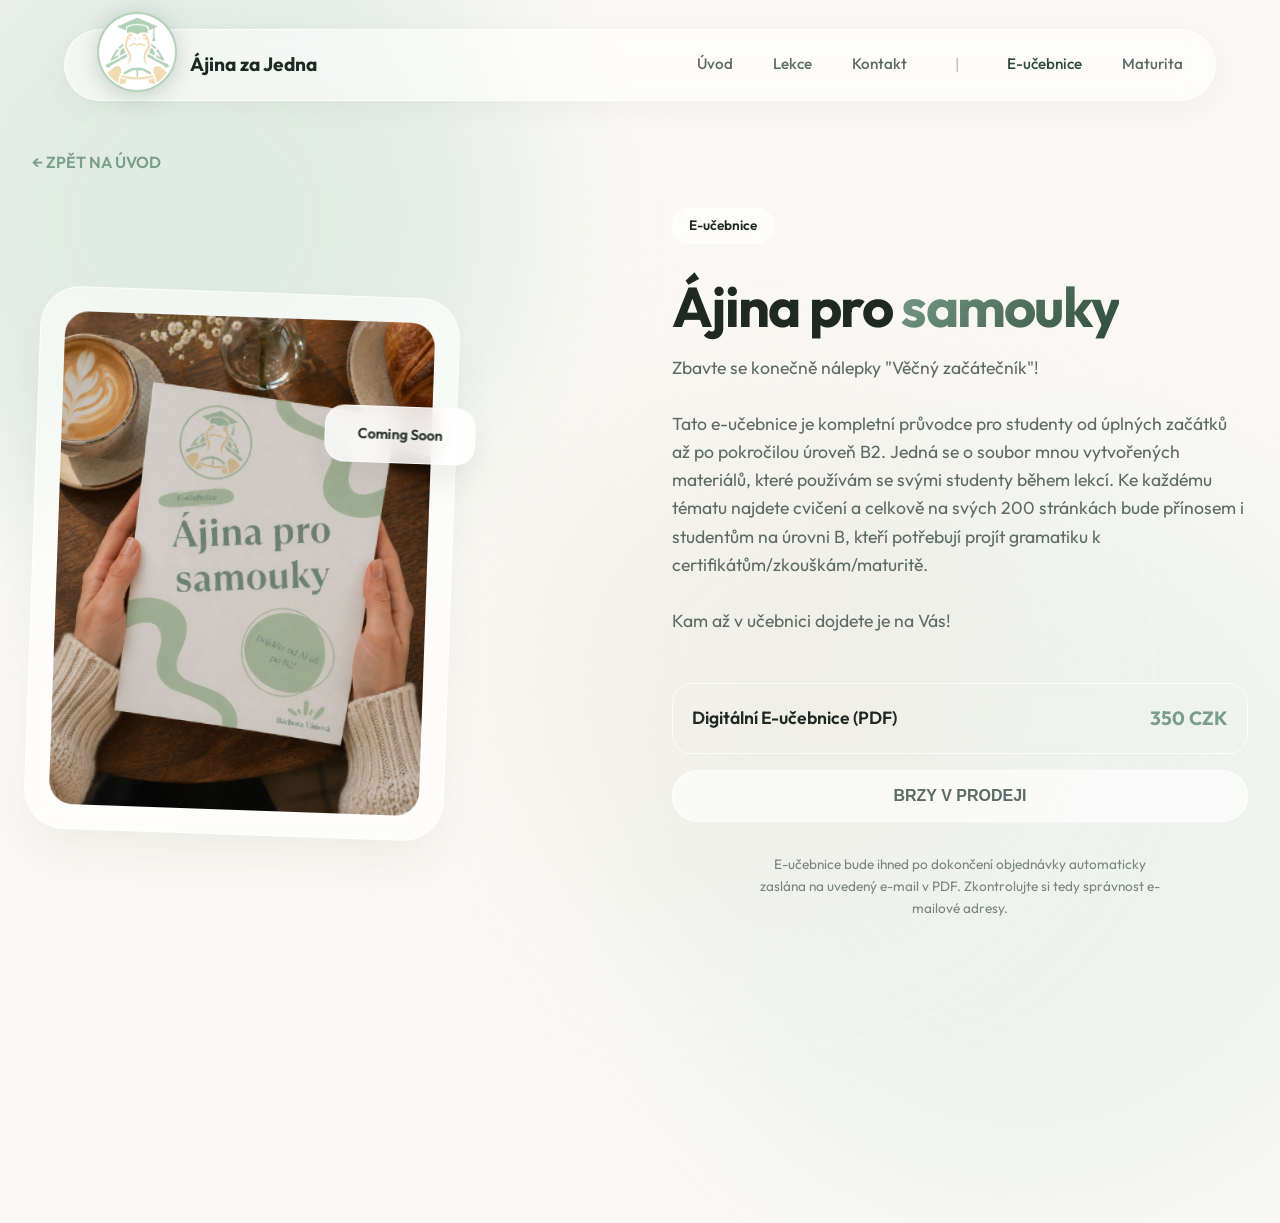
==== commit aed83a50: "Add files via upload" ====
--- a/book.html
+++ b/book.html
@@ -37,7 +37,7 @@
     <div class="contact-grid" style="align-items: center;">
       <div class="hero-image-wrap" style="position: relative;">
         <div class="glass-pane main-pane" style="max-width: 420px; width: 100%;">
-          <img src="Ucebnicemock.png" alt="Kniha angličtiny" class="main-image" style="width: 100%; height: auto; aspect-ratio: 3/4; object-fit: cover;">
+          <img src="Ucebnicemock.png" alt="Kniha angličtiny" class="main-image" style="width: 100%; height: auto; aspect-ratio: 3/4; object-fit: cover; display: block;">
           <div class="glass-float anim-scale" style="top: 20%; right: -20px; padding: 1rem 2rem;">
             Coming Soon
           </div>
@@ -59,6 +59,9 @@
             <span style="font-weight: 700; font-size: 1.2rem; color: var(--accent-teal);">350 CZK</span>
           </div>
           <button class="btn-solid" style="width: 100%; margin-bottom: 2rem; background: var(--glass-bg); color: var(--text-muted); border: 1px solid var(--glass-border); text-transform: uppercase;">Brzy v prodeji</button>
+          <p style="font-size: 0.85rem; color: var(--text-muted); text-align: center; line-height: 1.6; opacity: 0.8; max-width: 400px; margin: 0 auto;">
+            E-učebnice bude ihned po dokončení objednávky automaticky zaslána na uvedený e-mail v PDF. Zkontrolujte si tedy správnost e-mailové adresy.
+          </p>
         </div>
       </div>
     </div>
